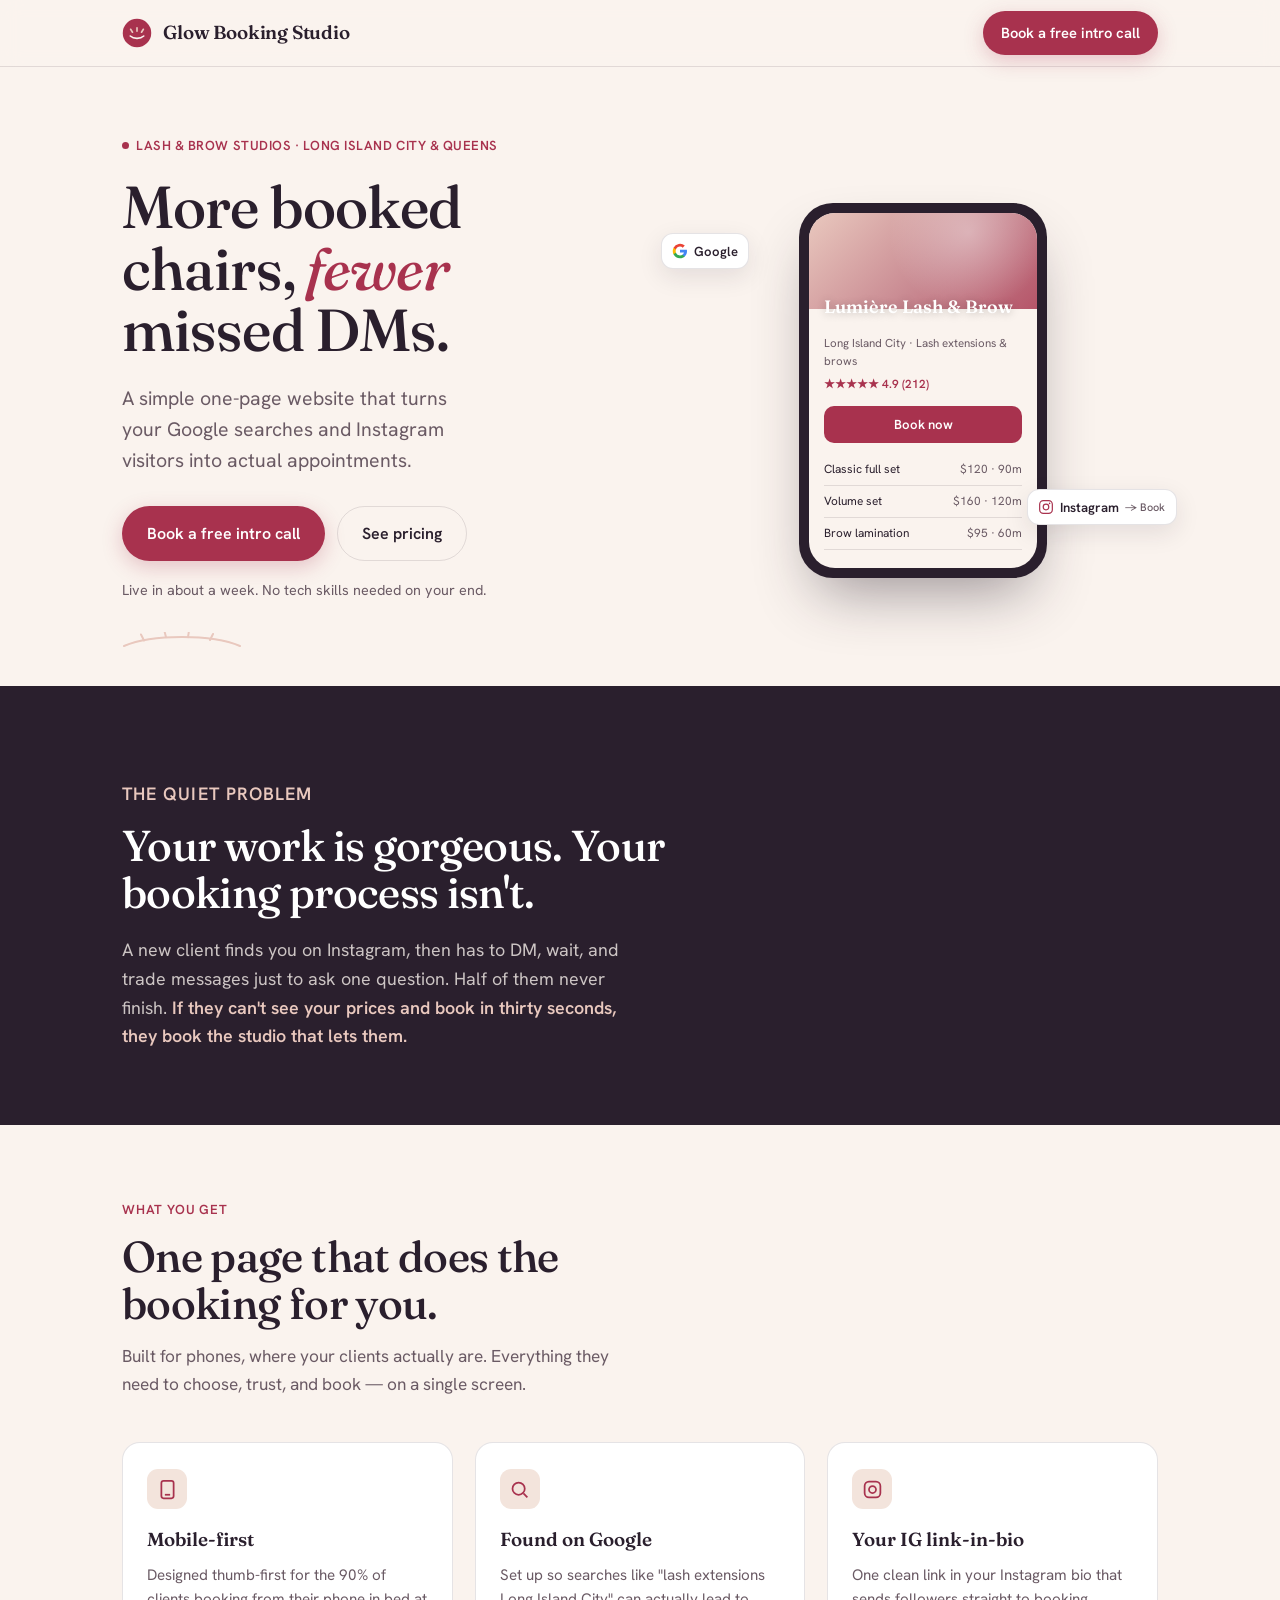
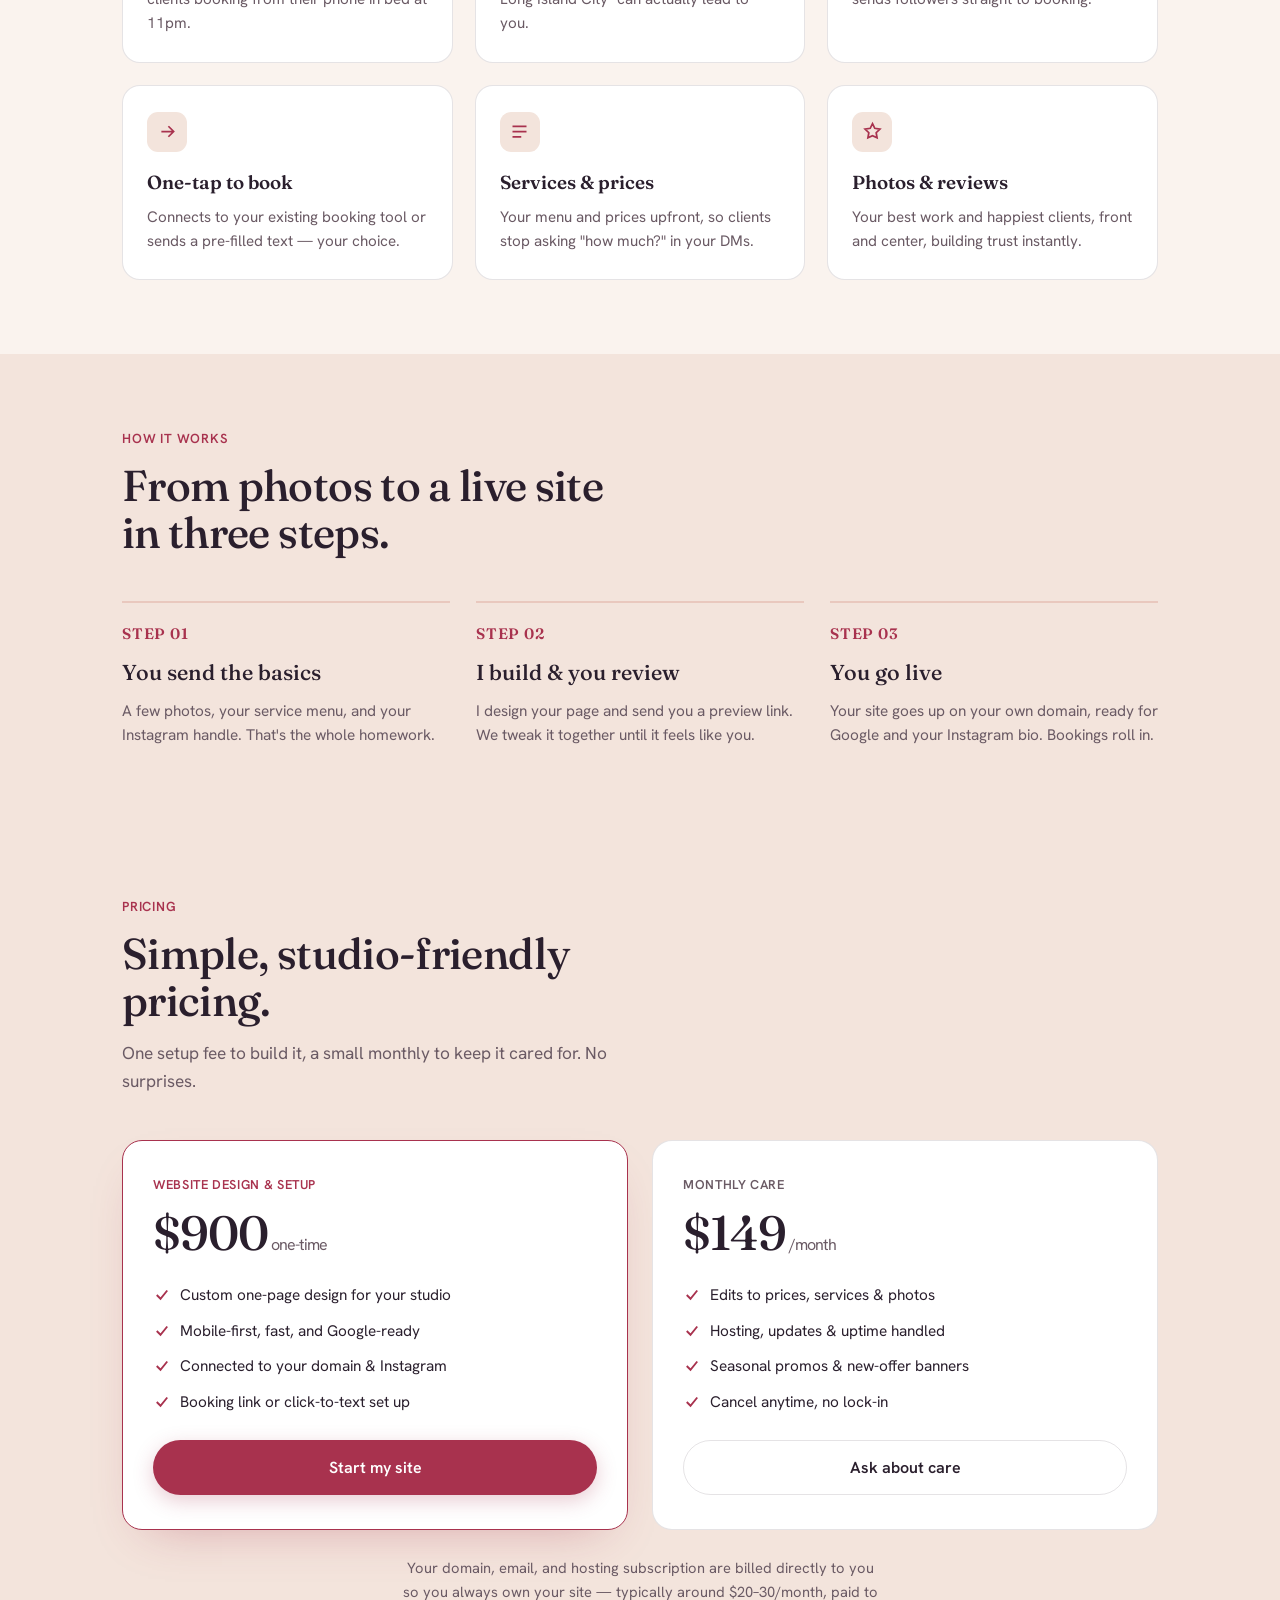
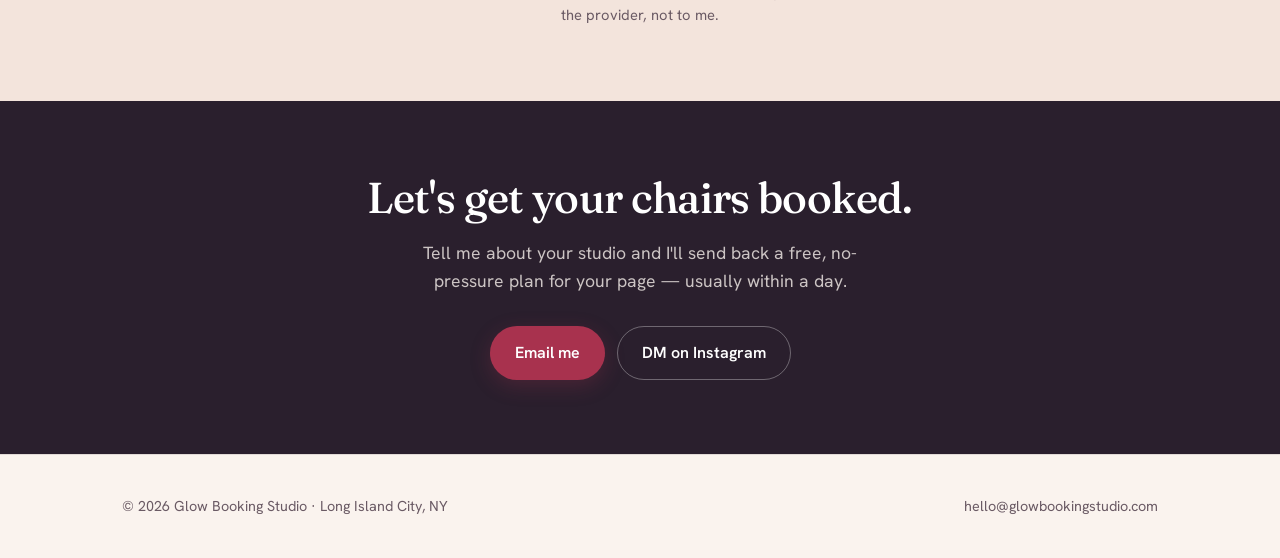
==== index.html @ 23f90dee "Add files via upload" ====
<!DOCTYPE html>
<html lang="en">
<head>
<meta charset="UTF-8" />
<meta name="viewport" content="width=device-width, initial-scale=1.0" />
<title>Glow Booking Studio — Booking websites for lash &amp; brow studios in Queens</title>
<meta name="description" content="One-page websites for lash and brow studios in Long Island City and Queens. Turn Google searches and Instagram visitors into booked appointments. Setup in about a week." />

<!-- Open Graph (how it looks when shared on iMessage / IG DM / Facebook) -->
<meta property="og:title" content="Glow Booking Studio" />
<meta property="og:description" content="Booking websites that turn Google &amp; Instagram into appointments — for lash and brow studios in Queens." />
<meta property="og:type" content="website" />
<meta property="og:url" content="https://glowbookingstudio.com" />

<link rel="preconnect" href="https://fonts.googleapis.com" />
<link rel="preconnect" href="https://fonts.gstatic.com" crossorigin />
<link href="https://fonts.googleapis.com/css2?family=Fraunces:ital,opsz,wght@0,9..144,400;0,9..144,500;0,9..144,600;1,9..144,400&family=Hanken+Grotesk:wght@400;500;600;700&display=swap" rel="stylesheet" />

<style>
  :root{
    --ink:#2A1F2D;
    --ink-soft:#6A5A64;
    --blush:#FAF3EE;
    --blush-deep:#F3E4DC;
    --petal:#E9C8BE;
    --berry:#A8324E;
    --berry-deep:#8C2741;
    --card:#FFFFFF;
    --line:rgba(42,31,45,0.12);
    --display:'Fraunces',Georgia,serif;
    --body:'Hanken Grotesk',-apple-system,BlinkMacSystemFont,sans-serif;
    --maxw:1080px;
  }

  *{box-sizing:border-box;margin:0;padding:0;}
  html{scroll-behavior:smooth;}
  body{
    font-family:var(--body);
    background:var(--blush);
    color:var(--ink);
    line-height:1.6;
    -webkit-font-smoothing:antialiased;
    overflow-x:hidden;
  }
  a{color:inherit;text-decoration:none;}
  img{max-width:100%;display:block;}

  .wrap{max-width:var(--maxw);margin:0 auto;padding:0 22px;}

  /* ---------- buttons ---------- */
  .btn{
    display:inline-flex;align-items:center;gap:.5em;
    font-family:var(--body);font-weight:600;font-size:1rem;
    padding:.85em 1.5em;border-radius:999px;cursor:pointer;
    border:1.5px solid transparent;transition:transform .15s ease, background .15s ease, box-shadow .15s ease;
  }
  .btn-primary{background:var(--berry);color:#fff;box-shadow:0 6px 20px rgba(168,50,78,.25);}
  .btn-primary:hover{background:var(--berry-deep);transform:translateY(-2px);}
  .btn-ghost{background:transparent;color:var(--ink);border-color:var(--line);}
  .btn-ghost:hover{border-color:var(--ink);transform:translateY(-2px);}
  .btn:focus-visible{outline:3px solid var(--berry);outline-offset:3px;}

  /* ---------- nav ---------- */
  header.nav{position:sticky;top:0;z-index:50;background:rgba(250,243,238,.82);backdrop-filter:blur(10px);border-bottom:1px solid var(--line);}
  .nav-inner{display:flex;align-items:center;justify-content:space-between;height:66px;}
  .brand{display:flex;align-items:center;gap:.6em;font-family:var(--display);font-weight:600;font-size:1.18rem;letter-spacing:-.01em;}
  .brand .mark{width:30px;height:30px;flex:none;}
  .nav-cta{font-size:.92rem;padding:.6em 1.15em;}
  @media(max-width:560px){ .nav-cta{display:none;} }

  /* ---------- hero ---------- */
  .hero{padding:64px 0 36px;}
  .hero-grid{display:grid;grid-template-columns:1.05fr .95fr;gap:48px;align-items:center;}
  .eyebrow{display:inline-flex;align-items:center;gap:.55em;font-size:.82rem;font-weight:600;letter-spacing:.04em;text-transform:uppercase;color:var(--berry);margin-bottom:20px;}
  .eyebrow .dot{width:7px;height:7px;border-radius:50%;background:var(--berry);}
  h1{font-family:var(--display);font-weight:500;font-size:clamp(2.4rem,5.4vw,3.7rem);line-height:1.04;letter-spacing:-.015em;}
  h1 em{font-style:italic;color:var(--berry);}
  .lede{font-size:clamp(1.05rem,1.6vw,1.22rem);color:var(--ink-soft);margin:22px 0 30px;max-width:30ch;}
  .hero-cta{display:flex;flex-wrap:wrap;gap:12px;}
  .hero-note{margin-top:18px;font-size:.9rem;color:var(--ink-soft);}

  /* lash-arc signature divider */
  .lash{display:block;width:120px;height:18px;margin:30px 0 0;color:var(--petal);}

  /* ---------- phone mock (signature) ---------- */
  .stage{position:relative;display:flex;justify-content:center;}
  .chip{position:absolute;z-index:3;display:flex;align-items:center;gap:.45em;background:var(--card);border:1px solid var(--line);border-radius:12px;padding:.5em .8em;font-size:.82rem;font-weight:600;box-shadow:0 8px 24px rgba(42,31,45,.10);}
  .chip svg{width:16px;height:16px;}
  .chip.g{top:8%;left:-6%;}
  .chip.ig{bottom:14%;right:-4%;}
  .chip small{font-weight:500;color:var(--ink-soft);}

  .phone{position:relative;width:248px;background:var(--ink);border-radius:34px;padding:10px;box-shadow:0 30px 60px -18px rgba(42,31,45,.45);}
  .phone-screen{background:var(--blush);border-radius:26px;overflow:hidden;}
  .ph-cover{height:96px;background:linear-gradient(135deg,#E9C8BE 0%, #C98A92 55%, #A8324E 130%);position:relative;}
  .ph-cover::after{content:"";position:absolute;inset:0;background:radial-gradient(circle at 70% 20%, rgba(255,255,255,.35), transparent 45%);}
  .ph-body{padding:14px 15px 18px;}
  .ph-name{font-family:var(--display);font-size:1.12rem;font-weight:600;margin-top:-30px;position:relative;color:#fff;text-shadow:0 1px 8px rgba(0,0,0,.25);}
  .ph-meta{font-size:.72rem;color:var(--ink-soft);margin:12px 0 4px;}
  .ph-stars{font-size:.74rem;color:var(--berry);font-weight:600;margin-bottom:12px;}
  .ph-book{background:var(--berry);color:#fff;text-align:center;border-radius:10px;padding:.6em;font-weight:600;font-size:.82rem;}
  .ph-row{display:flex;justify-content:space-between;font-size:.74rem;padding:.5em 0;border-bottom:1px solid var(--line);color:var(--ink);}
  .ph-row span:last-child{color:var(--ink-soft);}
  .ph-list{margin-top:12px;}

  /* ---------- section frame ---------- */
  section{padding:74px 0;}
  .kicker{font-size:.82rem;font-weight:600;letter-spacing:.06em;text-transform:uppercase;color:var(--berry);margin-bottom:14px;}
  h2{font-family:var(--display);font-weight:500;font-size:clamp(1.9rem,3.6vw,2.7rem);line-height:1.08;letter-spacing:-.015em;max-width:18ch;}
  .section-lede{color:var(--ink-soft);font-size:1.08rem;max-width:52ch;margin-top:16px;}

  /* problem band */
  .band{background:var(--ink);color:var(--blush);}
  .band .kicker{color:var(--petal);}
  .band h2{color:#fff;max-width:24ch;}
  .band p{color:rgba(250,243,238,.78);font-size:1.12rem;max-width:50ch;margin-top:20px;}
  .band strong{color:var(--petal);font-weight:600;}

  /* ---------- features ---------- */
  .feat{display:grid;grid-template-columns:repeat(3,1fr);gap:22px;margin-top:44px;}
  .card{background:var(--card);border:1px solid var(--line);border-radius:18px;padding:26px 24px;transition:transform .18s ease, box-shadow .18s ease;}
  .card:hover{transform:translateY(-4px);box-shadow:0 18px 40px -22px rgba(42,31,45,.35);}
  .card .ic{width:40px;height:40px;border-radius:11px;background:var(--blush-deep);display:flex;align-items:center;justify-content:center;color:var(--berry);margin-bottom:16px;}
  .card .ic svg{width:21px;height:21px;}
  .card h3{font-family:var(--display);font-weight:600;font-size:1.18rem;margin-bottom:7px;}
  .card p{font-size:.95rem;color:var(--ink-soft);}

  /* ---------- steps ---------- */
  .steps{display:grid;grid-template-columns:repeat(3,1fr);gap:26px;margin-top:44px;}
  .step{position:relative;padding-top:18px;border-top:2px solid var(--petal);}
  .step .num{font-family:var(--display);font-size:.95rem;font-weight:600;color:var(--berry);letter-spacing:.05em;}
  .step h3{font-family:var(--display);font-weight:500;font-size:1.35rem;margin:10px 0 8px;}
  .step p{font-size:.96rem;color:var(--ink-soft);}

  /* ---------- pricing ---------- */
  .price-wrap{background:var(--blush-deep);}
  .price-grid{display:grid;grid-template-columns:1fr 1fr;gap:24px;margin-top:44px;}
  .price-card{background:var(--card);border:1px solid var(--line);border-radius:20px;padding:34px 30px;display:flex;flex-direction:column;}
  .price-card.feature{border:1.5px solid var(--berry);box-shadow:0 20px 48px -26px rgba(168,50,78,.4);}
  .price-tag{font-size:.8rem;font-weight:600;letter-spacing:.05em;text-transform:uppercase;color:var(--ink-soft);}
  .price-card.feature .price-tag{color:var(--berry);}
  .amount{font-family:var(--display);font-size:3rem;font-weight:500;line-height:1;margin:14px 0 4px;letter-spacing:-.02em;}
  .amount small{font-size:1rem;font-weight:400;color:var(--ink-soft);font-family:var(--body);}
  .price-card ul{list-style:none;margin:22px 0 26px;display:flex;flex-direction:column;gap:11px;}
  .price-card li{display:flex;gap:.6em;font-size:.96rem;color:var(--ink);}
  .price-card li svg{width:18px;height:18px;color:var(--berry);flex:none;margin-top:3px;}
  .price-card .btn{margin-top:auto;justify-content:center;}
  .price-foot{margin-top:26px;font-size:.92rem;color:var(--ink-soft);text-align:center;max-width:60ch;margin-left:auto;margin-right:auto;}

  /* ---------- final CTA ---------- */
  .final{background:var(--ink);color:#fff;text-align:center;}
  .final h2{color:#fff;margin:0 auto;max-width:20ch;}
  .final p{color:rgba(250,243,238,.78);font-size:1.1rem;margin:18px auto 30px;max-width:46ch;}
  .final .hero-cta{justify-content:center;}
  .final .btn-ghost{color:#fff;border-color:rgba(255,255,255,.32);}
  .final .btn-ghost:hover{border-color:#fff;}

  /* ---------- footer ---------- */
  footer{padding:40px 0;border-top:1px solid var(--line);}
  .foot-inner{display:flex;flex-wrap:wrap;gap:14px;justify-content:space-between;align-items:center;font-size:.9rem;color:var(--ink-soft);}
  .foot-inner a:hover{color:var(--berry);}

  /* ---------- reveal ---------- */
  .reveal{opacity:0;transform:translateY(18px);transition:opacity .7s ease, transform .7s ease;}
  .reveal.in{opacity:1;transform:none;}

  /* ---------- responsive ---------- */
  @media(max-width:860px){
    .hero-grid{grid-template-columns:1fr;gap:38px;}
    .stage{order:-1;}
    .feat,.steps,.price-grid{grid-template-columns:1fr;}
    .lede{max-width:none;}
    section{padding:58px 0;}
  }

  @media(prefers-reduced-motion:reduce){
    *{scroll-behavior:auto !important;}
    .reveal{opacity:1;transform:none;transition:none;}
    .btn,.card{transition:none;}
  }
</style>
</head>
<body>

<!-- ============ NAV ============ -->
<header class="nav">
  <div class="wrap nav-inner">
    <a class="brand" href="#top" aria-label="Glow Booking Studio home">
      <svg class="mark" viewBox="0 0 40 40" fill="none" aria-hidden="true">
        <circle cx="20" cy="20" r="19" fill="#A8324E"/>
        <path d="M11 24c4.5 4.2 13.5 4.2 18 0" stroke="#FAF3EE" stroke-width="2.2" stroke-linecap="round"/>
        <path d="M14 19l-2.5-4M20 17.5V13M26 19l2.5-4" stroke="#E9C8BE" stroke-width="2.2" stroke-linecap="round"/>
      </svg>
      Glow Booking Studio
    </a>
    <a class="btn btn-primary nav-cta" href="#contact">Book a free intro call</a>
  </div>
</header>

<main id="top">

<!-- ============ HERO ============ -->
<section class="hero">
  <div class="wrap hero-grid">
    <div>
      <span class="eyebrow"><span class="dot"></span>Lash &amp; brow studios · Long Island City &amp; Queens</span>
      <h1>More booked chairs, <em>fewer</em> missed DMs.</h1>
      <p class="lede">A simple one-page website that turns your Google searches and Instagram visitors into actual appointments.</p>
      <div class="hero-cta">
        <a class="btn btn-primary" href="#contact">Book a free intro call</a>
        <a class="btn btn-ghost" href="#pricing">See pricing</a>
      </div>
      <p class="hero-note">Live in about a week. No tech skills needed on your end.</p>
      <svg class="lash" viewBox="0 0 120 18" fill="none" aria-hidden="true">
        <path d="M2 14C30 2 90 2 118 14" stroke="currentColor" stroke-width="2" stroke-linecap="round"/>
        <path d="M22 8.5l-3-6M44 5.2l-1.6-6.4M66 5.2l1-6.5M88 8l3-6" stroke="currentColor" stroke-width="2" stroke-linecap="round"/>
      </svg>
    </div>

    <div class="stage">
      <div class="chip g">
        <svg viewBox="0 0 24 24" aria-hidden="true"><path fill="#4285F4" d="M22.5 12.2c0-.7-.1-1.4-.2-2H12v3.9h5.9a5 5 0 0 1-2.2 3.3v2.700000000000001h3.5c2-1.9 3.3-4.7 3.3-7.900000000000001z"/><path fill="#34A853" d="M12 23c3 0 5.5-1 7.2-2.7l-3.5-2.7c-1 .7-2.2 1-3.7 1-2.8 0-5.2-1.9-6.1-4.5H2.3v2.8A11 11 0 0 0 12 23z"/><path fill="#FBBC05" d="M5.9 14.1a6.6 6.6 0 0 1 0-4.2V7.1H2.3a11 11 0 0 0 0 9.8z"/><path fill="#EA4335" d="M12 5.4c1.6 0 3 .6 4.1 1.6l3.1-3.1A11 11 0 0 0 2.3 7.1l3.6 2.8C6.8 7.3 9.2 5.4 12 5.4z"/></svg>
        Google
      </div>
      <div class="chip ig">
        <svg viewBox="0 0 24 24" aria-hidden="true"><rect x="2.5" y="2.5" width="19" height="19" rx="5.5" fill="none" stroke="#A8324E" stroke-width="1.8"/><circle cx="12" cy="12" r="4.2" fill="none" stroke="#A8324E" stroke-width="1.8"/><circle cx="17.4" cy="6.6" r="1.2" fill="#A8324E"/></svg>
        Instagram <small>→ Book</small>
      </div>

      <div class="phone" aria-hidden="true">
        <div class="phone-screen">
          <div class="ph-cover"></div>
          <div class="ph-body">
            <div class="ph-name">Lumière Lash &amp; Brow</div>
            <div class="ph-meta">Long Island City · Lash extensions &amp; brows</div>
            <div class="ph-stars">★★★★★ 4.9 (212)</div>
            <div class="ph-book">Book now</div>
            <div class="ph-list">
              <div class="ph-row"><span>Classic full set</span><span>$120 · 90m</span></div>
              <div class="ph-row"><span>Volume set</span><span>$160 · 120m</span></div>
              <div class="ph-row"><span>Brow lamination</span><span>$95 · 60m</span></div>
            </div>
          </div>
        </div>
      </div>
    </div>
  </div>
</section>

<!-- ============ PROBLEM ============ -->
<section class="band">
  <div class="wrap reveal">
    <p class="kicker">The quiet problem</p>
    <h2>Your work is gorgeous. Your booking process isn't.</h2>
    <p>A new client finds you on Instagram, then has to DM, wait, and trade messages just to ask one question. Half of them never finish. <strong>If they can't see your prices and book in thirty seconds, they book the studio that lets them.</strong></p>
  </div>
</section>

<!-- ============ WHAT YOU GET ============ -->
<section>
  <div class="wrap">
    <div class="reveal">
      <p class="kicker">What you get</p>
      <h2>One page that does the booking for you.</h2>
      <p class="section-lede">Built for phones, where your clients actually are. Everything they need to choose, trust, and book — on a single screen.</p>
    </div>

    <div class="feat">
      <div class="card reveal">
        <div class="ic"><svg viewBox="0 0 24 24" fill="none" stroke="currentColor" stroke-width="2"><rect x="5" y="2" width="14" height="20" rx="2.5"/><line x1="9" y1="18" x2="15" y2="18"/></svg></div>
        <h3>Mobile-first</h3>
        <p>Designed thumb-first for the 90% of clients booking from their phone in bed at 11pm.</p>
      </div>
      <div class="card reveal">
        <div class="ic"><svg viewBox="0 0 24 24" fill="none" stroke="currentColor" stroke-width="2"><circle cx="11" cy="11" r="7"/><line x1="21" y1="21" x2="16.5" y2="16.5"/></svg></div>
        <h3>Found on Google</h3>
        <p>Set up so searches like "lash extensions Long Island City" can actually lead to you.</p>
      </div>
      <div class="card reveal">
        <div class="ic"><svg viewBox="0 0 24 24" fill="none" stroke="currentColor" stroke-width="2"><rect x="3" y="3" width="18" height="18" rx="5"/><circle cx="12" cy="12" r="4"/></svg></div>
        <h3>Your IG link-in-bio</h3>
        <p>One clean link in your Instagram bio that sends followers straight to booking.</p>
      </div>
      <div class="card reveal">
        <div class="ic"><svg viewBox="0 0 24 24" fill="none" stroke="currentColor" stroke-width="2"><path d="M5 12h14M13 6l6 6-6 6"/></svg></div>
        <h3>One-tap to book</h3>
        <p>Connects to your existing booking tool or sends a pre-filled text — your choice.</p>
      </div>
      <div class="card reveal">
        <div class="ic"><svg viewBox="0 0 24 24" fill="none" stroke="currentColor" stroke-width="2"><path d="M4 6h16M4 12h16M4 18h10"/></svg></div>
        <h3>Services &amp; prices</h3>
        <p>Your menu and prices upfront, so clients stop asking "how much?" in your DMs.</p>
      </div>
      <div class="card reveal">
        <div class="ic"><svg viewBox="0 0 24 24" fill="none" stroke="currentColor" stroke-width="2"><path d="M12 3l2.6 5.3 5.9.9-4.3 4.2 1 5.8L12 16.7 6.8 19.2l1-5.8L3.5 9.2l5.9-.9z"/></svg></div>
        <h3>Photos &amp; reviews</h3>
        <p>Your best work and happiest clients, front and center, building trust instantly.</p>
      </div>
    </div>
  </div>
</section>

<!-- ============ HOW IT WORKS ============ -->
<section style="background:var(--blush-deep);">
  <div class="wrap">
    <div class="reveal">
      <p class="kicker">How it works</p>
      <h2>From photos to a live site in three steps.</h2>
    </div>
    <div class="steps">
      <div class="step reveal">
        <span class="num">STEP 01</span>
        <h3>You send the basics</h3>
        <p>A few photos, your service menu, and your Instagram handle. That's the whole homework.</p>
      </div>
      <div class="step reveal">
        <span class="num">STEP 02</span>
        <h3>I build &amp; you review</h3>
        <p>I design your page and send you a preview link. We tweak it together until it feels like you.</p>
      </div>
      <div class="step reveal">
        <span class="num">STEP 03</span>
        <h3>You go live</h3>
        <p>Your site goes up on your own domain, ready for Google and your Instagram bio. Bookings roll in.</p>
      </div>
    </div>
  </div>
</section>

<!-- ============ PRICING ============ -->
<section class="price-wrap" id="pricing">
  <div class="wrap">
    <div class="reveal">
      <p class="kicker">Pricing</p>
      <h2>Simple, studio-friendly pricing.</h2>
      <p class="section-lede">One setup fee to build it, a small monthly to keep it cared for. No surprises.</p>
    </div>

    <div class="price-grid">
      <div class="price-card feature reveal">
        <span class="price-tag">Website design &amp; setup</span>
        <div class="amount">$900<small> one-time</small></div>
        <ul>
          <li><svg viewBox="0 0 24 24" fill="none" stroke="currentColor" stroke-width="2.5"><path d="M5 12l5 5 9-11"/></svg>Custom one-page design for your studio</li>
          <li><svg viewBox="0 0 24 24" fill="none" stroke="currentColor" stroke-width="2.5"><path d="M5 12l5 5 9-11"/></svg>Mobile-first, fast, and Google-ready</li>
          <li><svg viewBox="0 0 24 24" fill="none" stroke="currentColor" stroke-width="2.5"><path d="M5 12l5 5 9-11"/></svg>Connected to your domain &amp; Instagram</li>
          <li><svg viewBox="0 0 24 24" fill="none" stroke="currentColor" stroke-width="2.5"><path d="M5 12l5 5 9-11"/></svg>Booking link or click-to-text set up</li>
        </ul>
        <a class="btn btn-primary" href="#contact">Start my site</a>
      </div>

      <div class="price-card reveal">
        <span class="price-tag">Monthly care</span>
        <div class="amount">$149<small> /month</small></div>
        <ul>
          <li><svg viewBox="0 0 24 24" fill="none" stroke="currentColor" stroke-width="2.5"><path d="M5 12l5 5 9-11"/></svg>Edits to prices, services &amp; photos</li>
          <li><svg viewBox="0 0 24 24" fill="none" stroke="currentColor" stroke-width="2.5"><path d="M5 12l5 5 9-11"/></svg>Hosting, updates &amp; uptime handled</li>
          <li><svg viewBox="0 0 24 24" fill="none" stroke="currentColor" stroke-width="2.5"><path d="M5 12l5 5 9-11"/></svg>Seasonal promos &amp; new-offer banners</li>
          <li><svg viewBox="0 0 24 24" fill="none" stroke="currentColor" stroke-width="2.5"><path d="M5 12l5 5 9-11"/></svg>Cancel anytime, no lock-in</li>
        </ul>
        <a class="btn btn-ghost" href="#contact">Ask about care</a>
      </div>
    </div>
    <p class="price-foot">Your domain, email, and hosting subscription are billed directly to you so you always own your site — typically around $20–30/month, paid to the provider, not to me.</p>
  </div>
</section>

<!-- ============ FINAL CTA ============ -->
<section class="final" id="contact">
  <div class="wrap reveal">
    <h2>Let's get your chairs booked.</h2>
    <p>Tell me about your studio and I'll send back a free, no-pressure plan for your page — usually within a day.</p>
    <div class="hero-cta">
      <a class="btn btn-primary" href="mailto:hello@glowbookingstudio.com?subject=My%20studio%20website&amp;body=Hi!%20My%20studio%20is%20___.%20We%20do%20___.%20Our%20Instagram%20is%20%40___.">Email me</a>
      <a class="btn btn-ghost" href="https://instagram.com/glowbookingstudio" target="_blank" rel="noopener">DM on Instagram</a>
    </div>
  </div>
</section>

</main>

<!-- ============ FOOTER ============ -->
<footer>
  <div class="wrap foot-inner">
    <span>© <span id="yr"></span> Glow Booking Studio · Long Island City, NY</span>
    <span><a href="mailto:hello@glowbookingstudio.com">hello@glowbookingstudio.com</a></span>
  </div>
</footer>

<script>
  // footer year
  document.getElementById('yr').textContent = new Date().getFullYear();

  // gentle scroll reveal (respects reduced-motion via CSS)
  const els = document.querySelectorAll('.reveal');
  if ('IntersectionObserver' in window){
    const io = new IntersectionObserver((entries)=>{
      entries.forEach(e=>{ if(e.isIntersecting){ e.target.classList.add('in'); io.unobserve(e.target); } });
    },{threshold:.12});
    els.forEach(el=>io.observe(el));
  } else {
    els.forEach(el=>el.classList.add('in'));
  }
</script>
</body>
</html>
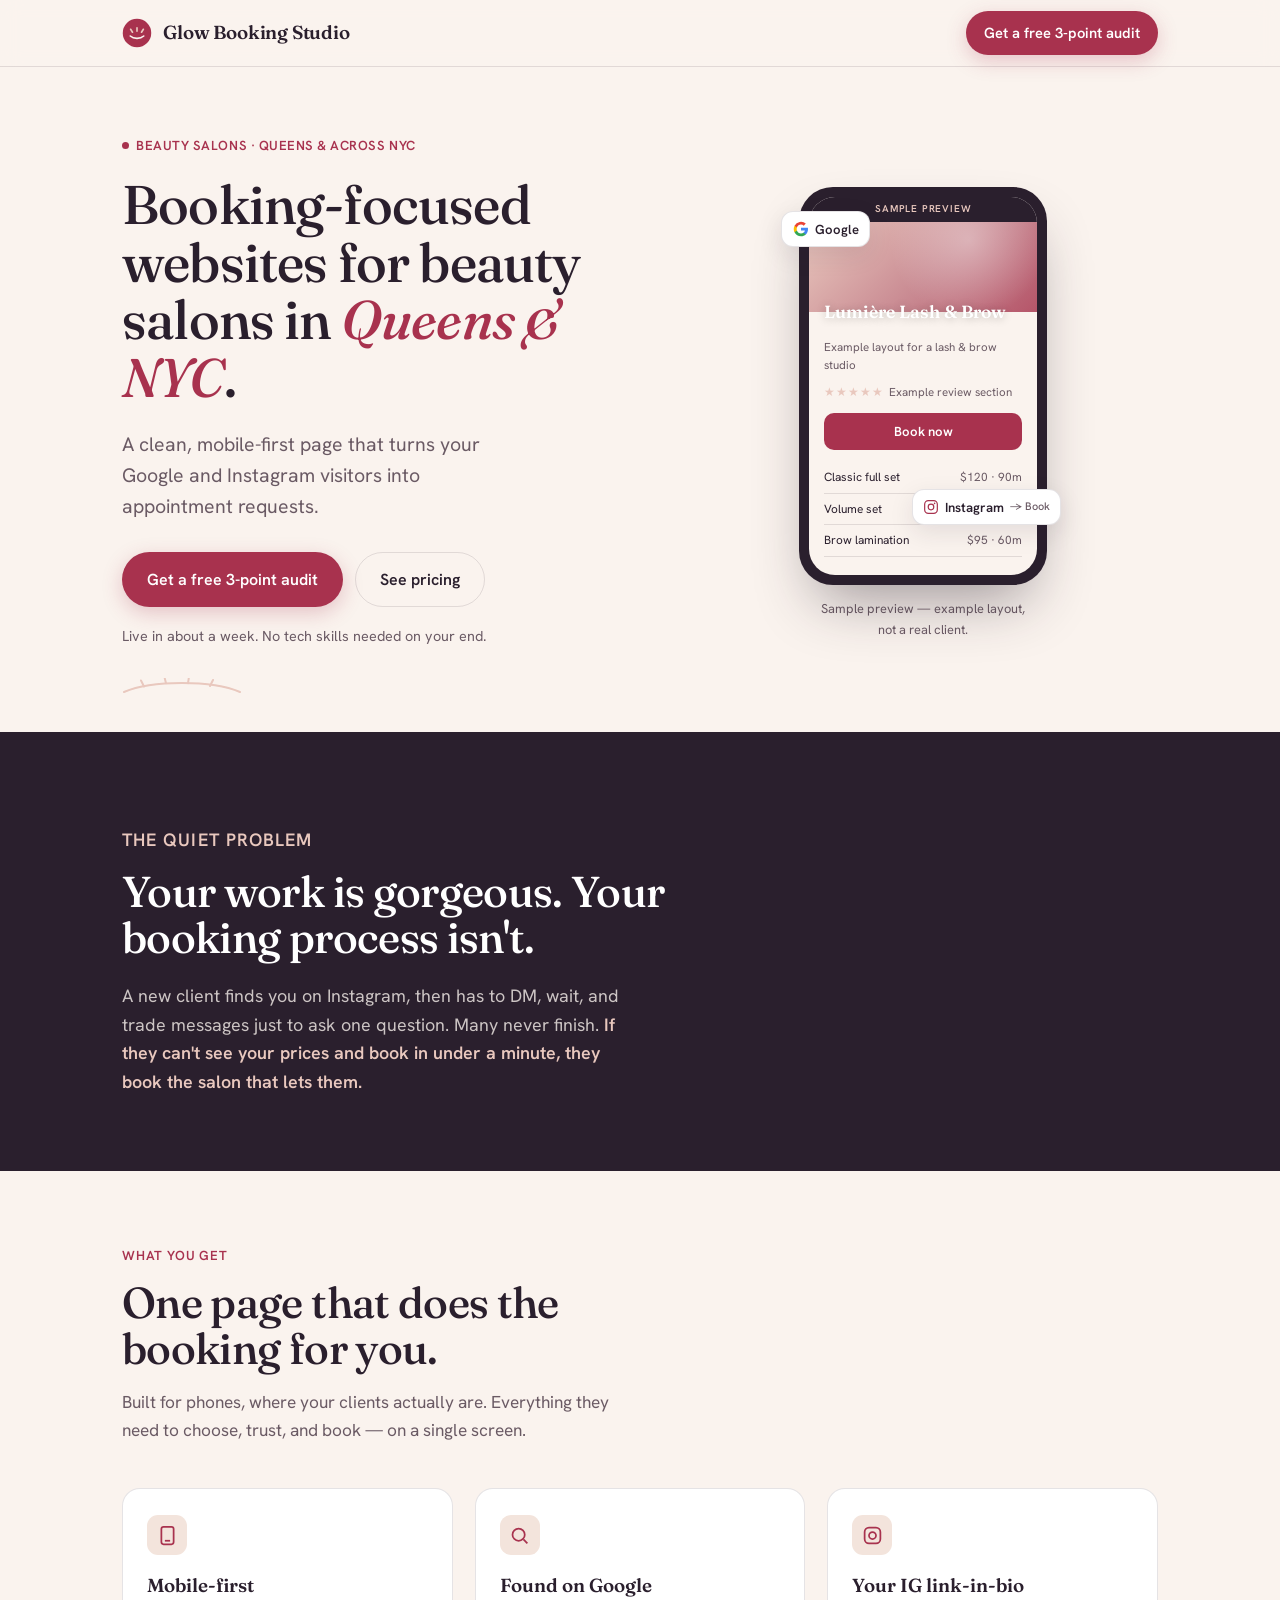
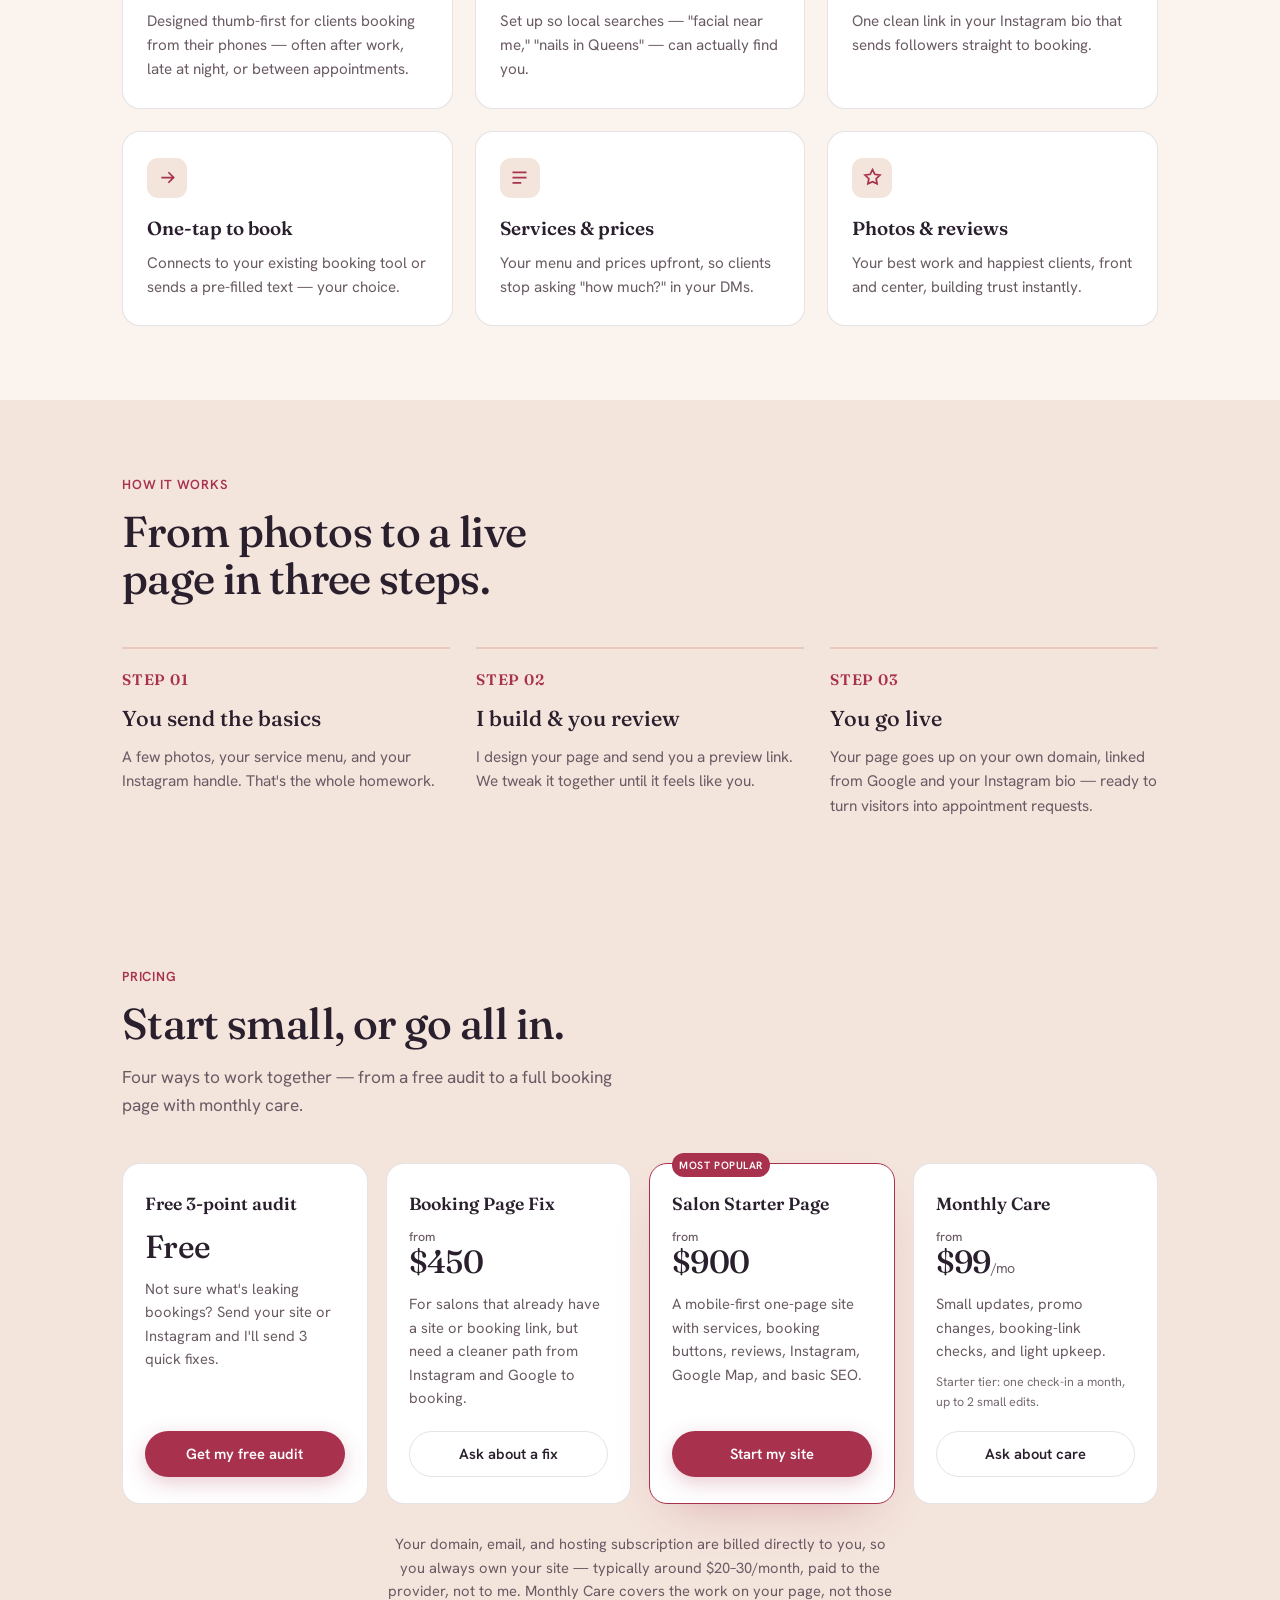
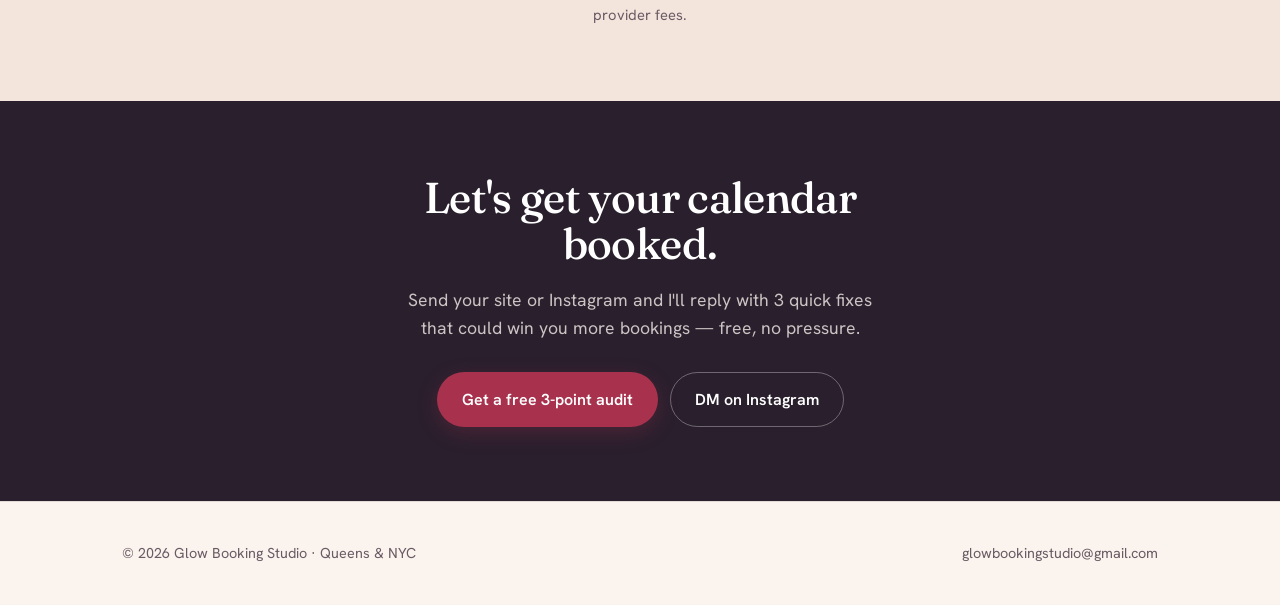
==== commit e8111467: "Add files via upload" ====
--- a/index.html
+++ b/index.html
@@ -3,12 +3,12 @@
 <head>
 <meta charset="UTF-8" />
 <meta name="viewport" content="width=device-width, initial-scale=1.0" />
-<title>Glow Booking Studio — Booking websites for lash &amp; brow studios in Queens</title>
-<meta name="description" content="One-page websites for lash and brow studios in Long Island City and Queens. Turn Google searches and Instagram visitors into booked appointments. Setup in about a week." />
+<title>Glow Booking Studio — Booking websites for beauty salons in Queens &amp; NYC</title>
+<meta name="description" content="Booking-focused, mobile-first websites for beauty salons in Queens and across NYC. Turn Google and Instagram visitors into appointment requests. Live in about a week." />
 
 <!-- Open Graph (how it looks when shared on iMessage / IG DM / Facebook) -->
 <meta property="og:title" content="Glow Booking Studio" />
-<meta property="og:description" content="Booking websites that turn Google &amp; Instagram into appointments — for lash and brow studios in Queens." />
+<meta property="og:description" content="Booking-focused websites for beauty salons in Queens & NYC — turn Google & Instagram into appointment requests." />
 <meta property="og:type" content="website" />
 <meta property="og:url" content="https://glowbookingstudio.com" />
 
@@ -66,16 +66,16 @@
   .brand{display:flex;align-items:center;gap:.6em;font-family:var(--display);font-weight:600;font-size:1.18rem;letter-spacing:-.01em;}
   .brand .mark{width:30px;height:30px;flex:none;}
   .nav-cta{font-size:.92rem;padding:.6em 1.15em;}
-  @media(max-width:560px){ .nav-cta{display:none;} }
+  @media(max-width:600px){ .nav-cta{display:none;} }
 
   /* ---------- hero ---------- */
   .hero{padding:64px 0 36px;}
   .hero-grid{display:grid;grid-template-columns:1.05fr .95fr;gap:48px;align-items:center;}
   .eyebrow{display:inline-flex;align-items:center;gap:.55em;font-size:.82rem;font-weight:600;letter-spacing:.04em;text-transform:uppercase;color:var(--berry);margin-bottom:20px;}
   .eyebrow .dot{width:7px;height:7px;border-radius:50%;background:var(--berry);}
-  h1{font-family:var(--display);font-weight:500;font-size:clamp(2.4rem,5.4vw,3.7rem);line-height:1.04;letter-spacing:-.015em;}
+  h1{font-family:var(--display);font-weight:500;font-size:clamp(2.25rem,5vw,3.4rem);line-height:1.06;letter-spacing:-.015em;}
   h1 em{font-style:italic;color:var(--berry);}
-  .lede{font-size:clamp(1.05rem,1.6vw,1.22rem);color:var(--ink-soft);margin:22px 0 30px;max-width:30ch;}
+  .lede{font-size:clamp(1.05rem,1.6vw,1.22rem);color:var(--ink-soft);margin:22px 0 30px;max-width:34ch;}
   .hero-cta{display:flex;flex-wrap:wrap;gap:12px;}
   .hero-note{margin-top:18px;font-size:.9rem;color:var(--ink-soft);}
 
@@ -83,25 +83,29 @@
   .lash{display:block;width:120px;height:18px;margin:30px 0 0;color:var(--petal);}
 
   /* ---------- phone mock (signature) ---------- */
-  .stage{position:relative;display:flex;justify-content:center;}
+  .stage{position:relative;display:flex;flex-direction:column;align-items:center;gap:14px;}
+  .phone-wrap{position:relative;}
   .chip{position:absolute;z-index:3;display:flex;align-items:center;gap:.45em;background:var(--card);border:1px solid var(--line);border-radius:12px;padding:.5em .8em;font-size:.82rem;font-weight:600;box-shadow:0 8px 24px rgba(42,31,45,.10);}
   .chip svg{width:16px;height:16px;}
-  .chip.g{top:8%;left:-6%;}
-  .chip.ig{bottom:14%;right:-4%;}
+  .chip.g{top:24px;left:-18px;}
+  .chip.ig{bottom:60px;right:-14px;}
   .chip small{font-weight:500;color:var(--ink-soft);}
 
   .phone{position:relative;width:248px;background:var(--ink);border-radius:34px;padding:10px;box-shadow:0 30px 60px -18px rgba(42,31,45,.45);}
   .phone-screen{background:var(--blush);border-radius:26px;overflow:hidden;}
-  .ph-cover{height:96px;background:linear-gradient(135deg,#E9C8BE 0%, #C98A92 55%, #A8324E 130%);position:relative;}
+  .ph-tag{background:var(--ink);color:var(--petal);font-size:.62rem;font-weight:600;letter-spacing:.08em;text-transform:uppercase;text-align:center;padding:.45em;}
+  .ph-cover{height:90px;background:linear-gradient(135deg,#E9C8BE 0%, #C98A92 55%, #A8324E 130%);position:relative;}
   .ph-cover::after{content:"";position:absolute;inset:0;background:radial-gradient(circle at 70% 20%, rgba(255,255,255,.35), transparent 45%);}
   .ph-body{padding:14px 15px 18px;}
-  .ph-name{font-family:var(--display);font-size:1.12rem;font-weight:600;margin-top:-30px;position:relative;color:#fff;text-shadow:0 1px 8px rgba(0,0,0,.25);}
-  .ph-meta{font-size:.72rem;color:var(--ink-soft);margin:12px 0 4px;}
-  .ph-stars{font-size:.74rem;color:var(--berry);font-weight:600;margin-bottom:12px;}
+  .ph-name{font-family:var(--display);font-size:1.1rem;font-weight:600;margin-top:-28px;position:relative;color:#fff;text-shadow:0 1px 8px rgba(0,0,0,.25);}
+  .ph-meta{font-size:.72rem;color:var(--ink-soft);margin:12px 0 8px;}
+  .ph-reviews{font-size:.72rem;color:var(--ink-soft);margin-bottom:12px;display:flex;align-items:center;gap:.4em;}
+  .ph-reviews .stars{color:var(--petal);letter-spacing:1px;}
   .ph-book{background:var(--berry);color:#fff;text-align:center;border-radius:10px;padding:.6em;font-weight:600;font-size:.82rem;}
   .ph-row{display:flex;justify-content:space-between;font-size:.74rem;padding:.5em 0;border-bottom:1px solid var(--line);color:var(--ink);}
   .ph-row span:last-child{color:var(--ink-soft);}
   .ph-list{margin-top:12px;}
+  .stage-cap{font-size:.8rem;color:var(--ink-soft);text-align:center;max-width:30ch;}
 
   /* ---------- section frame ---------- */
   section{padding:74px 0;}
@@ -134,23 +138,23 @@
 
   /* ---------- pricing ---------- */
   .price-wrap{background:var(--blush-deep);}
-  .price-grid{display:grid;grid-template-columns:1fr 1fr;gap:24px;margin-top:44px;}
-  .price-card{background:var(--card);border:1px solid var(--line);border-radius:20px;padding:34px 30px;display:flex;flex-direction:column;}
-  .price-card.feature{border:1.5px solid var(--berry);box-shadow:0 20px 48px -26px rgba(168,50,78,.4);}
-  .price-tag{font-size:.8rem;font-weight:600;letter-spacing:.05em;text-transform:uppercase;color:var(--ink-soft);}
-  .price-card.feature .price-tag{color:var(--berry);}
-  .amount{font-family:var(--display);font-size:3rem;font-weight:500;line-height:1;margin:14px 0 4px;letter-spacing:-.02em;}
-  .amount small{font-size:1rem;font-weight:400;color:var(--ink-soft);font-family:var(--body);}
-  .price-card ul{list-style:none;margin:22px 0 26px;display:flex;flex-direction:column;gap:11px;}
-  .price-card li{display:flex;gap:.6em;font-size:.96rem;color:var(--ink);}
-  .price-card li svg{width:18px;height:18px;color:var(--berry);flex:none;margin-top:3px;}
-  .price-card .btn{margin-top:auto;justify-content:center;}
-  .price-foot{margin-top:26px;font-size:.92rem;color:var(--ink-soft);text-align:center;max-width:60ch;margin-left:auto;margin-right:auto;}
+  .plans{display:grid;grid-template-columns:repeat(4,1fr);gap:18px;margin-top:44px;}
+  .plan{background:var(--card);border:1px solid var(--line);border-radius:18px;padding:26px 22px;display:flex;flex-direction:column;position:relative;}
+  .plan.feature{border:1.5px solid var(--berry);box-shadow:0 20px 48px -26px rgba(168,50,78,.4);}
+  .plan-badge{position:absolute;top:-11px;left:22px;background:var(--berry);color:#fff;font-size:.66rem;font-weight:600;letter-spacing:.05em;text-transform:uppercase;padding:.32em .7em;border-radius:999px;}
+  .plan-name{font-family:var(--display);font-weight:600;font-size:1.1rem;margin-bottom:12px;}
+  .plan-price{font-family:var(--display);font-size:2rem;font-weight:500;line-height:1;letter-spacing:-.02em;margin-bottom:14px;}
+  .plan-price .from{font-family:var(--body);font-size:.78rem;font-weight:500;color:var(--ink-soft);display:block;margin-bottom:3px;letter-spacing:0;text-transform:none;}
+  .plan-price small{font-family:var(--body);font-size:.88rem;font-weight:400;color:var(--ink-soft);}
+  .plan-desc{font-size:.92rem;color:var(--ink-soft);flex:1;margin-bottom:20px;}
+  .plan-note{font-size:.78rem;color:var(--ink-soft);margin:-10px 0 18px;opacity:.9;}
+  .plan .btn{justify-content:center;width:100%;font-size:.92rem;padding:.72em 1em;}
+  .price-foot{margin-top:28px;font-size:.92rem;color:var(--ink-soft);text-align:center;max-width:64ch;margin-left:auto;margin-right:auto;}
 
   /* ---------- final CTA ---------- */
   .final{background:var(--ink);color:#fff;text-align:center;}
   .final h2{color:#fff;margin:0 auto;max-width:20ch;}
-  .final p{color:rgba(250,243,238,.78);font-size:1.1rem;margin:18px auto 30px;max-width:46ch;}
+  .final p{color:rgba(250,243,238,.78);font-size:1.1rem;margin:18px auto 30px;max-width:50ch;}
   .final .hero-cta{justify-content:center;}
   .final .btn-ghost{color:#fff;border-color:rgba(255,255,255,.32);}
   .final .btn-ghost:hover{border-color:#fff;}
@@ -165,13 +169,15 @@
   .reveal.in{opacity:1;transform:none;}
 
   /* ---------- responsive ---------- */
+  @media(max-width:1040px){ .plans{grid-template-columns:repeat(2,1fr);} }
   @media(max-width:860px){
     .hero-grid{grid-template-columns:1fr;gap:38px;}
     .stage{order:-1;}
-    .feat,.steps,.price-grid{grid-template-columns:1fr;}
+    .feat,.steps{grid-template-columns:1fr;}
     .lede{max-width:none;}
     section{padding:58px 0;}
   }
+  @media(max-width:560px){ .plans{grid-template-columns:1fr;} }
 
   @media(prefers-reduced-motion:reduce){
     *{scroll-behavior:auto !important;}
@@ -193,7 +199,7 @@
       </svg>
       Glow Booking Studio
     </a>
-    <a class="btn btn-primary nav-cta" href="#contact">Book a free intro call</a>
+    <a class="btn btn-primary nav-cta" href="#contact">Get a free 3-point audit</a>
   </div>
 </header>
 
@@ -203,11 +209,11 @@
 <section class="hero">
   <div class="wrap hero-grid">
     <div>
-      <span class="eyebrow"><span class="dot"></span>Lash &amp; brow studios · Long Island City &amp; Queens</span>
-      <h1>More booked chairs, <em>fewer</em> missed DMs.</h1>
-      <p class="lede">A simple one-page website that turns your Google searches and Instagram visitors into actual appointments.</p>
+      <span class="eyebrow"><span class="dot"></span>Beauty salons · Queens &amp; across NYC</span>
+      <h1>Booking-focused websites for beauty salons in <em>Queens &amp; NYC</em>.</h1>
+      <p class="lede">A clean, mobile-first page that turns your Google and Instagram visitors into appointment requests.</p>
       <div class="hero-cta">
-        <a class="btn btn-primary" href="#contact">Book a free intro call</a>
+        <a class="btn btn-primary" href="#contact">Get a free 3-point audit</a>
         <a class="btn btn-ghost" href="#pricing">See pricing</a>
       </div>
       <p class="hero-note">Live in about a week. No tech skills needed on your end.</p>
@@ -218,31 +224,35 @@
     </div>
 
     <div class="stage">
-      <div class="chip g">
-        <svg viewBox="0 0 24 24" aria-hidden="true"><path fill="#4285F4" d="M22.5 12.2c0-.7-.1-1.4-.2-2H12v3.9h5.9a5 5 0 0 1-2.2 3.3v2.700000000000001h3.5c2-1.9 3.3-4.7 3.3-7.900000000000001z"/><path fill="#34A853" d="M12 23c3 0 5.5-1 7.2-2.7l-3.5-2.7c-1 .7-2.2 1-3.7 1-2.8 0-5.2-1.9-6.1-4.5H2.3v2.8A11 11 0 0 0 12 23z"/><path fill="#FBBC05" d="M5.9 14.1a6.6 6.6 0 0 1 0-4.2V7.1H2.3a11 11 0 0 0 0 9.8z"/><path fill="#EA4335" d="M12 5.4c1.6 0 3 .6 4.1 1.6l3.1-3.1A11 11 0 0 0 2.3 7.1l3.6 2.8C6.8 7.3 9.2 5.4 12 5.4z"/></svg>
-        Google
-      </div>
-      <div class="chip ig">
-        <svg viewBox="0 0 24 24" aria-hidden="true"><rect x="2.5" y="2.5" width="19" height="19" rx="5.5" fill="none" stroke="#A8324E" stroke-width="1.8"/><circle cx="12" cy="12" r="4.2" fill="none" stroke="#A8324E" stroke-width="1.8"/><circle cx="17.4" cy="6.6" r="1.2" fill="#A8324E"/></svg>
-        Instagram <small>→ Book</small>
-      </div>
-
-      <div class="phone" aria-hidden="true">
-        <div class="phone-screen">
-          <div class="ph-cover"></div>
-          <div class="ph-body">
-            <div class="ph-name">Lumière Lash &amp; Brow</div>
-            <div class="ph-meta">Long Island City · Lash extensions &amp; brows</div>
-            <div class="ph-stars">★★★★★ 4.9 (212)</div>
-            <div class="ph-book">Book now</div>
-            <div class="ph-list">
-              <div class="ph-row"><span>Classic full set</span><span>$120 · 90m</span></div>
-              <div class="ph-row"><span>Volume set</span><span>$160 · 120m</span></div>
-              <div class="ph-row"><span>Brow lamination</span><span>$95 · 60m</span></div>
+      <div class="phone-wrap">
+        <div class="chip g">
+          <svg viewBox="0 0 24 24" aria-hidden="true"><path fill="#4285F4" d="M22.5 12.2c0-.7-.1-1.4-.2-2H12v3.9h5.9a5 5 0 0 1-2.2 3.3v2.7h3.5c2-1.9 3.3-4.7 3.3-7.9z"/><path fill="#34A853" d="M12 23c3 0 5.5-1 7.2-2.7l-3.5-2.7c-1 .7-2.2 1-3.7 1-2.8 0-5.2-1.9-6.1-4.5H2.3v2.8A11 11 0 0 0 12 23z"/><path fill="#FBBC05" d="M5.9 14.1a6.6 6.6 0 0 1 0-4.2V7.1H2.3a11 11 0 0 0 0 9.8z"/><path fill="#EA4335" d="M12 5.4c1.6 0 3 .6 4.1 1.6l3.1-3.1A11 11 0 0 0 2.3 7.1l3.6 2.8C6.8 7.3 9.2 5.4 12 5.4z"/></svg>
+          Google
+        </div>
+        <div class="chip ig">
+          <svg viewBox="0 0 24 24" aria-hidden="true"><rect x="2.5" y="2.5" width="19" height="19" rx="5.5" fill="none" stroke="#A8324E" stroke-width="1.8"/><circle cx="12" cy="12" r="4.2" fill="none" stroke="#A8324E" stroke-width="1.8"/><circle cx="17.4" cy="6.6" r="1.2" fill="#A8324E"/></svg>
+          Instagram <small>&rarr; Book</small>
+        </div>
+
+        <div class="phone" aria-hidden="true">
+          <div class="phone-screen">
+            <div class="ph-tag">Sample preview</div>
+            <div class="ph-cover"></div>
+            <div class="ph-body">
+              <div class="ph-name">Lumi&egrave;re Lash &amp; Brow</div>
+              <div class="ph-meta">Example layout for a lash &amp; brow studio</div>
+              <div class="ph-reviews"><span class="stars">&#9733;&#9733;&#9733;&#9733;&#9733;</span> Example review section</div>
+              <div class="ph-book">Book now</div>
+              <div class="ph-list">
+                <div class="ph-row"><span>Classic full set</span><span>$120 &middot; 90m</span></div>
+                <div class="ph-row"><span>Volume set</span><span>$160 &middot; 120m</span></div>
+                <div class="ph-row"><span>Brow lamination</span><span>$95 &middot; 60m</span></div>
+              </div>
             </div>
           </div>
         </div>
       </div>
+      <p class="stage-cap">Sample preview &mdash; example layout, not a real client.</p>
     </div>
   </div>
 </section>
@@ -252,7 +262,7 @@
   <div class="wrap reveal">
     <p class="kicker">The quiet problem</p>
     <h2>Your work is gorgeous. Your booking process isn't.</h2>
-    <p>A new client finds you on Instagram, then has to DM, wait, and trade messages just to ask one question. Half of them never finish. <strong>If they can't see your prices and book in thirty seconds, they book the studio that lets them.</strong></p>
+    <p>A new client finds you on Instagram, then has to DM, wait, and trade messages just to ask one question. Many never finish. <strong>If they can't see your prices and book in under a minute, they book the salon that lets them.</strong></p>
   </div>
 </section>
 
@@ -262,19 +272,19 @@
     <div class="reveal">
       <p class="kicker">What you get</p>
       <h2>One page that does the booking for you.</h2>
-      <p class="section-lede">Built for phones, where your clients actually are. Everything they need to choose, trust, and book — on a single screen.</p>
+      <p class="section-lede">Built for phones, where your clients actually are. Everything they need to choose, trust, and book &mdash; on a single screen.</p>
     </div>
 
     <div class="feat">
       <div class="card reveal">
         <div class="ic"><svg viewBox="0 0 24 24" fill="none" stroke="currentColor" stroke-width="2"><rect x="5" y="2" width="14" height="20" rx="2.5"/><line x1="9" y1="18" x2="15" y2="18"/></svg></div>
         <h3>Mobile-first</h3>
-        <p>Designed thumb-first for the 90% of clients booking from their phone in bed at 11pm.</p>
+        <p>Designed thumb-first for clients booking from their phones &mdash; often after work, late at night, or between appointments.</p>
       </div>
       <div class="card reveal">
         <div class="ic"><svg viewBox="0 0 24 24" fill="none" stroke="currentColor" stroke-width="2"><circle cx="11" cy="11" r="7"/><line x1="21" y1="21" x2="16.5" y2="16.5"/></svg></div>
         <h3>Found on Google</h3>
-        <p>Set up so searches like "lash extensions Long Island City" can actually lead to you.</p>
+        <p>Set up so local searches &mdash; "facial near me," "nails in Queens" &mdash; can actually find you.</p>
       </div>
       <div class="card reveal">
         <div class="ic"><svg viewBox="0 0 24 24" fill="none" stroke="currentColor" stroke-width="2"><rect x="3" y="3" width="18" height="18" rx="5"/><circle cx="12" cy="12" r="4"/></svg></div>
@@ -284,7 +294,7 @@
       <div class="card reveal">
         <div class="ic"><svg viewBox="0 0 24 24" fill="none" stroke="currentColor" stroke-width="2"><path d="M5 12h14M13 6l6 6-6 6"/></svg></div>
         <h3>One-tap to book</h3>
-        <p>Connects to your existing booking tool or sends a pre-filled text — your choice.</p>
+        <p>Connects to your existing booking tool or sends a pre-filled text &mdash; your choice.</p>
       </div>
       <div class="card reveal">
         <div class="ic"><svg viewBox="0 0 24 24" fill="none" stroke="currentColor" stroke-width="2"><path d="M4 6h16M4 12h16M4 18h10"/></svg></div>
@@ -305,7 +315,7 @@
   <div class="wrap">
     <div class="reveal">
       <p class="kicker">How it works</p>
-      <h2>From photos to a live site in three steps.</h2>
+      <h2>From photos to a live page in three steps.</h2>
     </div>
     <div class="steps">
       <div class="step reveal">
@@ -321,7 +331,7 @@
       <div class="step reveal">
         <span class="num">STEP 03</span>
         <h3>You go live</h3>
-        <p>Your site goes up on your own domain, ready for Google and your Instagram bio. Bookings roll in.</p>
+        <p>Your page goes up on your own domain, linked from Google and your Instagram bio &mdash; ready to turn visitors into appointment requests.</p>
       </div>
     </div>
   </div>
@@ -332,47 +342,54 @@
   <div class="wrap">
     <div class="reveal">
       <p class="kicker">Pricing</p>
-      <h2>Simple, studio-friendly pricing.</h2>
-      <p class="section-lede">One setup fee to build it, a small monthly to keep it cared for. No surprises.</p>
-    </div>
-
-    <div class="price-grid">
-      <div class="price-card feature reveal">
-        <span class="price-tag">Website design &amp; setup</span>
-        <div class="amount">$900<small> one-time</small></div>
-        <ul>
-          <li><svg viewBox="0 0 24 24" fill="none" stroke="currentColor" stroke-width="2.5"><path d="M5 12l5 5 9-11"/></svg>Custom one-page design for your studio</li>
-          <li><svg viewBox="0 0 24 24" fill="none" stroke="currentColor" stroke-width="2.5"><path d="M5 12l5 5 9-11"/></svg>Mobile-first, fast, and Google-ready</li>
-          <li><svg viewBox="0 0 24 24" fill="none" stroke="currentColor" stroke-width="2.5"><path d="M5 12l5 5 9-11"/></svg>Connected to your domain &amp; Instagram</li>
-          <li><svg viewBox="0 0 24 24" fill="none" stroke="currentColor" stroke-width="2.5"><path d="M5 12l5 5 9-11"/></svg>Booking link or click-to-text set up</li>
-        </ul>
+      <h2>Start small, or go all in.</h2>
+      <p class="section-lede">Four ways to work together &mdash; from a free audit to a full booking page with monthly care.</p>
+    </div>
+
+    <div class="plans">
+      <div class="plan reveal">
+        <div class="plan-name">Free 3-point audit</div>
+        <div class="plan-price">Free</div>
+        <p class="plan-desc">Not sure what's leaking bookings? Send your site or Instagram and I'll send 3 quick fixes.</p>
+        <a class="btn btn-primary" href="#contact">Get my free audit</a>
+      </div>
+
+      <div class="plan reveal">
+        <div class="plan-name">Booking Page Fix</div>
+        <div class="plan-price"><span class="from">from</span>$450</div>
+        <p class="plan-desc">For salons that already have a site or booking link, but need a cleaner path from Instagram and Google to booking.</p>
+        <a class="btn btn-ghost" href="#contact">Ask about a fix</a>
+      </div>
+
+      <div class="plan feature reveal">
+        <span class="plan-badge">Most popular</span>
+        <div class="plan-name">Salon Starter Page</div>
+        <div class="plan-price"><span class="from">from</span>$900</div>
+        <p class="plan-desc">A mobile-first one-page site with services, booking buttons, reviews, Instagram, Google Map, and basic SEO.</p>
         <a class="btn btn-primary" href="#contact">Start my site</a>
       </div>
 
-      <div class="price-card reveal">
-        <span class="price-tag">Monthly care</span>
-        <div class="amount">$149<small> /month</small></div>
-        <ul>
-          <li><svg viewBox="0 0 24 24" fill="none" stroke="currentColor" stroke-width="2.5"><path d="M5 12l5 5 9-11"/></svg>Edits to prices, services &amp; photos</li>
-          <li><svg viewBox="0 0 24 24" fill="none" stroke="currentColor" stroke-width="2.5"><path d="M5 12l5 5 9-11"/></svg>Hosting, updates &amp; uptime handled</li>
-          <li><svg viewBox="0 0 24 24" fill="none" stroke="currentColor" stroke-width="2.5"><path d="M5 12l5 5 9-11"/></svg>Seasonal promos &amp; new-offer banners</li>
-          <li><svg viewBox="0 0 24 24" fill="none" stroke="currentColor" stroke-width="2.5"><path d="M5 12l5 5 9-11"/></svg>Cancel anytime, no lock-in</li>
-        </ul>
+      <div class="plan reveal">
+        <div class="plan-name">Monthly Care</div>
+        <div class="plan-price"><span class="from">from</span>$99<small>/mo</small></div>
+        <p class="plan-desc">Small updates, promo changes, booking-link checks, and light upkeep.</p>
+        <p class="plan-note">Starter tier: one check-in a month, up to 2 small edits.</p>
         <a class="btn btn-ghost" href="#contact">Ask about care</a>
       </div>
     </div>
-    <p class="price-foot">Your domain, email, and hosting subscription are billed directly to you so you always own your site — typically around $20–30/month, paid to the provider, not to me.</p>
+
+    <p class="price-foot">Your domain, email, and hosting subscription are billed directly to you, so you always own your site &mdash; typically around $20&ndash;30/month, paid to the provider, not to me. Monthly Care covers the work on your page, not those provider fees.</p>
   </div>
 </section>
 
 <!-- ============ FINAL CTA ============ -->
 <section class="final" id="contact">
   <div class="wrap reveal">
-    <h2>Let's get your chairs booked.</h2>
-    <p>Tell me about your studio and I'll send back a free, no-pressure plan for your page — usually within a day.</p>
+    <h2>Let's get your calendar booked.</h2>
+    <p>Send your site or Instagram and I'll reply with 3 quick fixes that could win you more bookings &mdash; free, no pressure.</p>
     <div class="hero-cta">
-      <a class="btn btn-primary" href="mailto:hello@glowbookingstudio.com?subject=My%20studio%20website&amp;body=Hi!%20My%20studio%20is%20___.%20We%20do%20___.%20Our%20Instagram%20is%20%40___.">Email me</a>
-      <a class="btn btn-ghost" href="https://instagram.com/glowbookingstudio" target="_blank" rel="noopener">DM on Instagram</a>
+      <a class="btn btn-primary" href="mailto:glowbookingstudio@gmail.com?subject=Free%203-point%20audit&amp;body=Hi!%20My%20salon%20is%20___.%20We%20do%20___.%20Here's%20my%20site%2FInstagram%3A%20___">Get a free 3-point audit</a>
+      <a class="btn btn-ghost" href="https://www.instagram.com/glowbookingstudio/" target="_blank" rel="noopener">DM on Instagram</a>
     </div>
   </div>
 </section>
@@ -382,24 +399,22 @@
 <!-- ============ FOOTER ============ -->
 <footer>
   <div class="wrap foot-inner">
-    <span>© <span id="yr"></span> Glow Booking Studio · Long Island City, NY</span>
-    <span><a href="mailto:hello@glowbookingstudio.com">hello@glowbookingstudio.com</a></span>
+    <span>&copy; <span id="yr"></span> Glow Booking Studio &middot; Queens &amp; NYC</span>
+    <span><a href="mailto:glowbookingstudio@gmail.com">glowbookingstudio@gmail.com</a></span>
   </div>
 </footer>
 
 <script>
-  // footer year
   document.getElementById('yr').textContent = new Date().getFullYear();
 
-  // gentle scroll reveal (respects reduced-motion via CSS)
-  const els = document.querySelectorAll('.reveal');
+  var els = document.querySelectorAll('.reveal');
   if ('IntersectionObserver' in window){
-    const io = new IntersectionObserver((entries)=>{
-      entries.forEach(e=>{ if(e.isIntersecting){ e.target.classList.add('in'); io.unobserve(e.target); } });
+    var io = new IntersectionObserver(function(entries){
+      entries.forEach(function(e){ if(e.isIntersecting){ e.target.classList.add('in'); io.unobserve(e.target); } });
     },{threshold:.12});
-    els.forEach(el=>io.observe(el));
+    els.forEach(function(el){ io.observe(el); });
   } else {
-    els.forEach(el=>el.classList.add('in'));
+    els.forEach(function(el){ el.classList.add('in'); });
   }
 </script>
 </body>
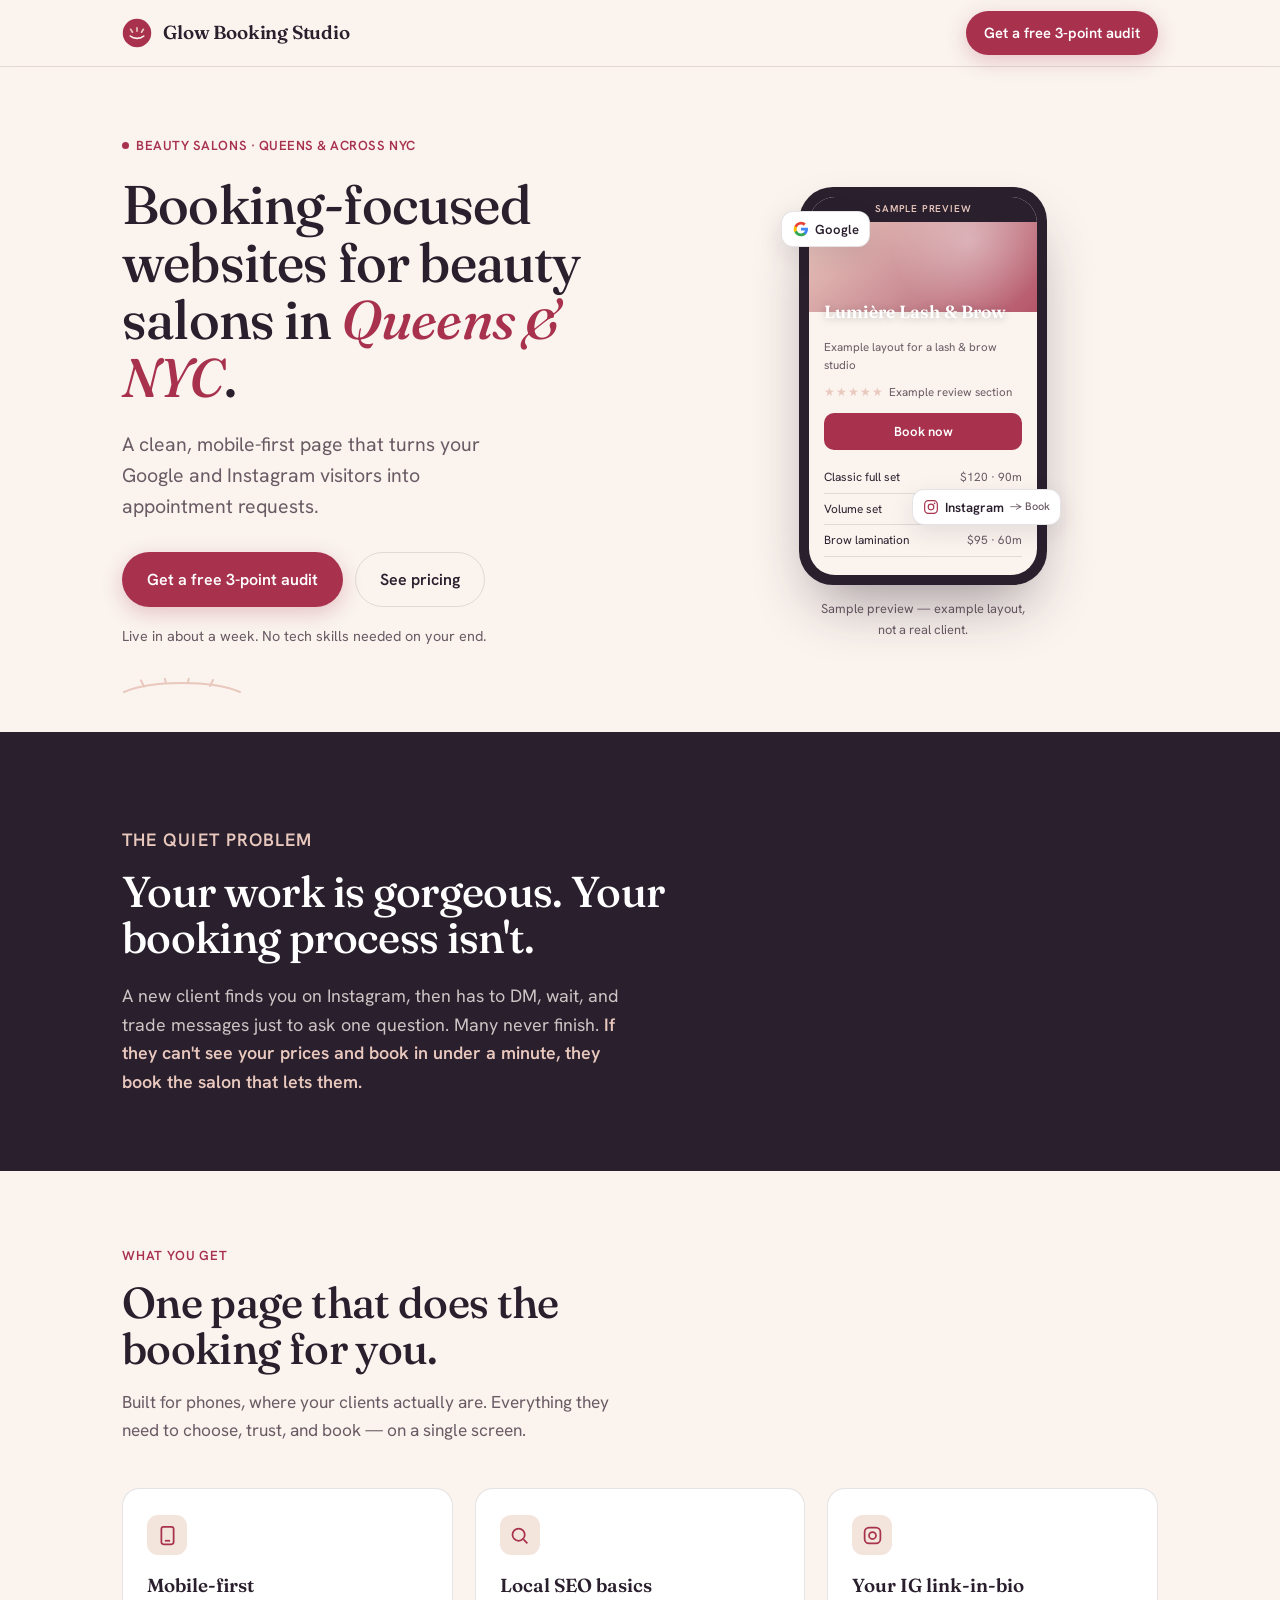
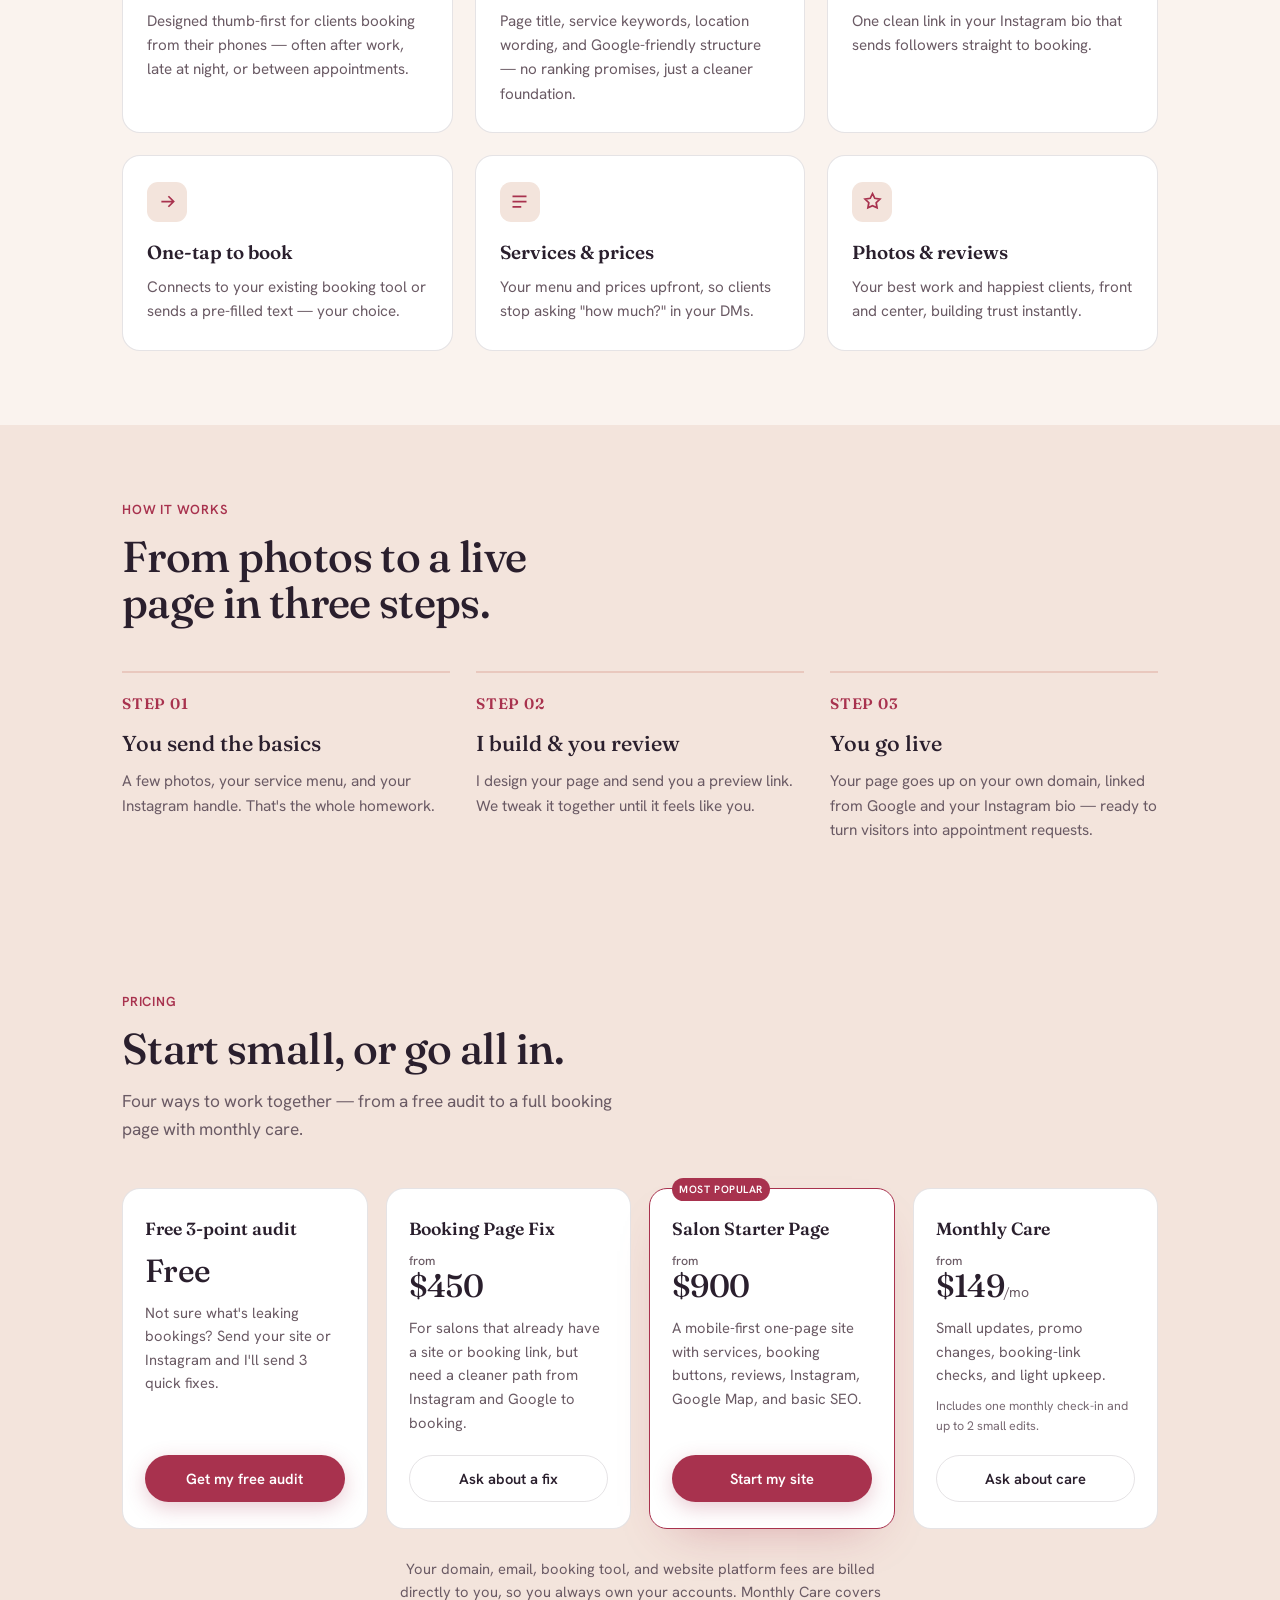
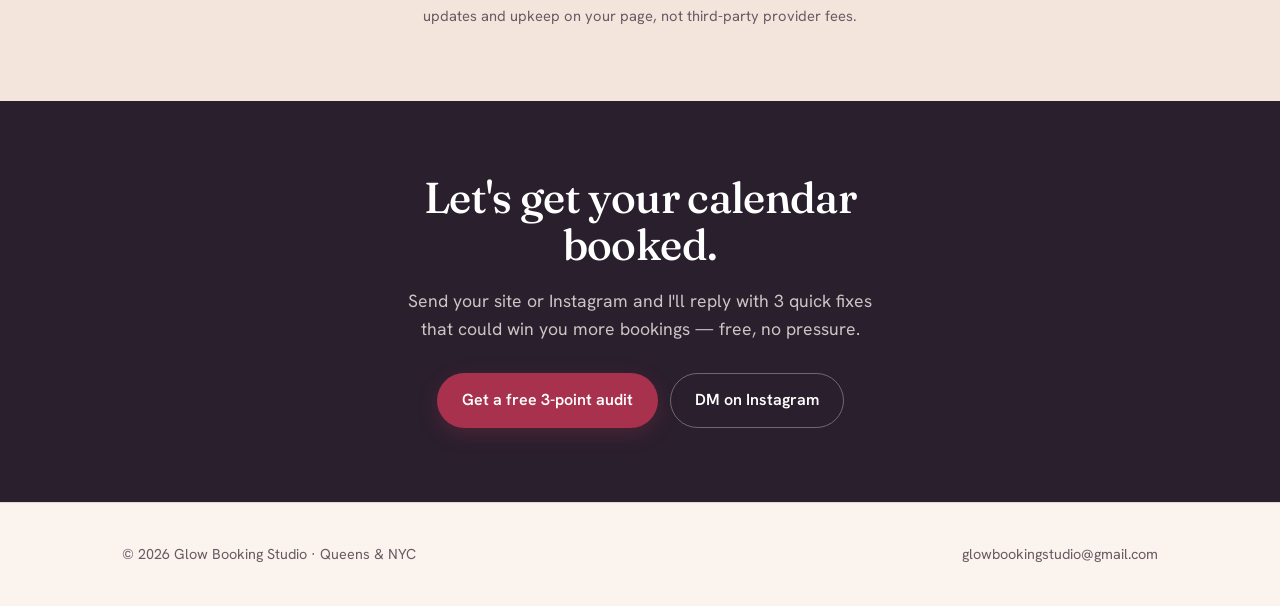
==== commit ad95ca0f: "Update index.html" ====
--- a/index.html
+++ b/index.html
@@ -283,8 +283,8 @@
       </div>
       <div class="card reveal">
         <div class="ic"><svg viewBox="0 0 24 24" fill="none" stroke="currentColor" stroke-width="2"><circle cx="11" cy="11" r="7"/><line x1="21" y1="21" x2="16.5" y2="16.5"/></svg></div>
-        <h3>Found on Google</h3>
-        <p>Set up so local searches &mdash; "facial near me," "nails in Queens" &mdash; can actually find you.</p>
+        <h3>Local SEO basics</h3>
+        <p>Page title, service keywords, location wording, and Google-friendly structure &mdash; no ranking promises, just a cleaner foundation.</p>
       </div>
       <div class="card reveal">
         <div class="ic"><svg viewBox="0 0 24 24" fill="none" stroke="currentColor" stroke-width="2"><rect x="3" y="3" width="18" height="18" rx="5"/><circle cx="12" cy="12" r="4"/></svg></div>
@@ -371,14 +371,14 @@
 
       <div class="plan reveal">
         <div class="plan-name">Monthly Care</div>
-        <div class="plan-price"><span class="from">from</span>$99<small>/mo</small></div>
+        <div class="plan-price"><span class="from">from</span>$149<small>/mo</small></div>
         <p class="plan-desc">Small updates, promo changes, booking-link checks, and light upkeep.</p>
-        <p class="plan-note">Starter tier: one check-in a month, up to 2 small edits.</p>
+        <p class="plan-note">Includes one monthly check-in and up to 2 small edits.</p>
         <a class="btn btn-ghost" href="#contact">Ask about care</a>
       </div>
     </div>
 
-    <p class="price-foot">Your domain, email, and hosting subscription are billed directly to you, so you always own your site &mdash; typically around $20&ndash;30/month, paid to the provider, not to me. Monthly Care covers the work on your page, not those provider fees.</p>
+    <p class="price-foot">Your domain, email, booking tool, and website platform fees are billed directly to you, so you always own your accounts. Monthly Care covers updates and upkeep on your page, not third-party provider fees.</p>
   </div>
 </section>
 
